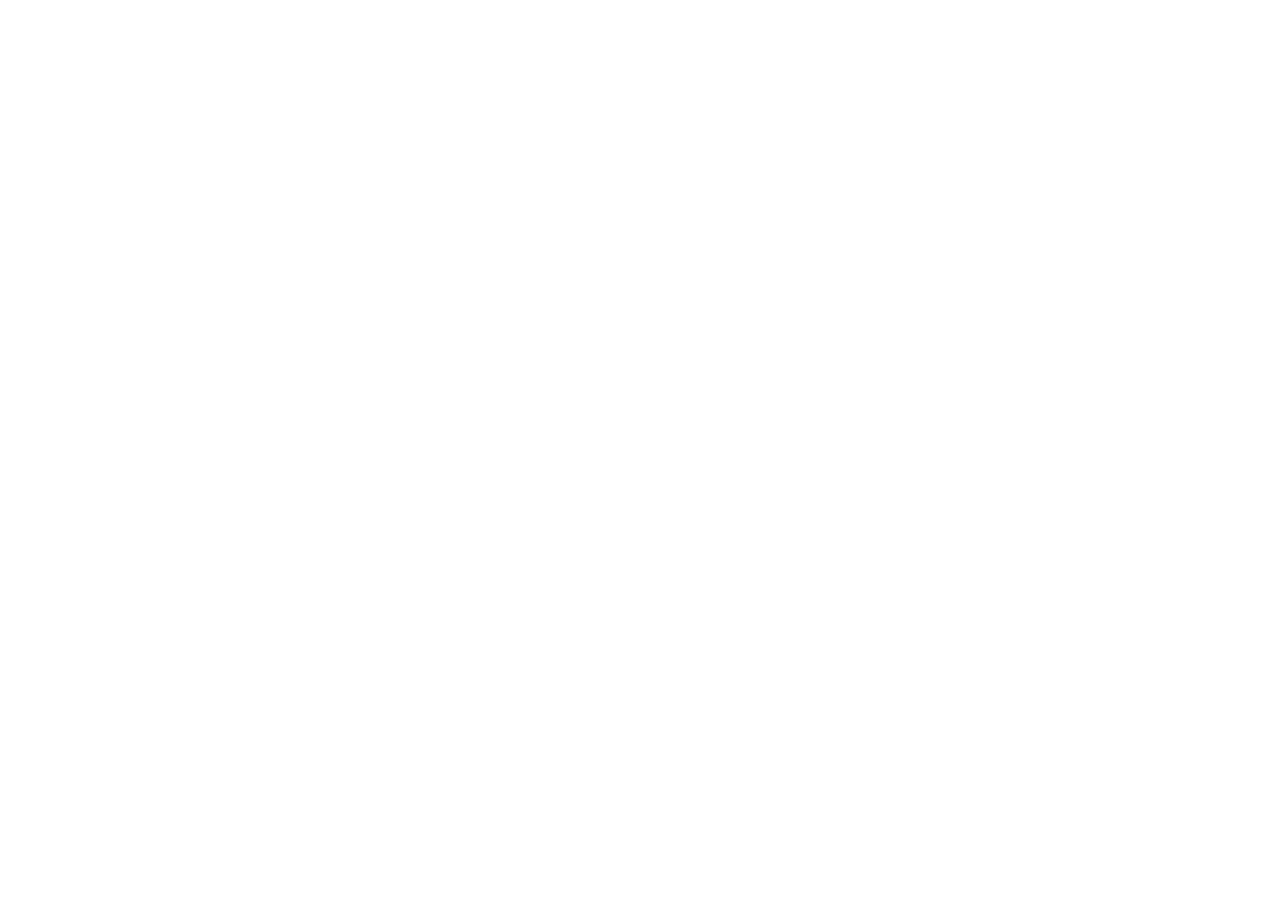
==== www/1.Dashboard/index.html @ cb9781a9 "init" ====
<!DOCTYPE html>
<html lang="en">
<head>
    <meta charset="UTF-8">
    <meta http-equiv="X-UA-Compatible" content="IE=edge">
    <meta name="viewport" content="width=device-width, initial-scale=1.0">
    <title>Dashboard EVN</title>
</head>
<body>
    
</body>
</html>
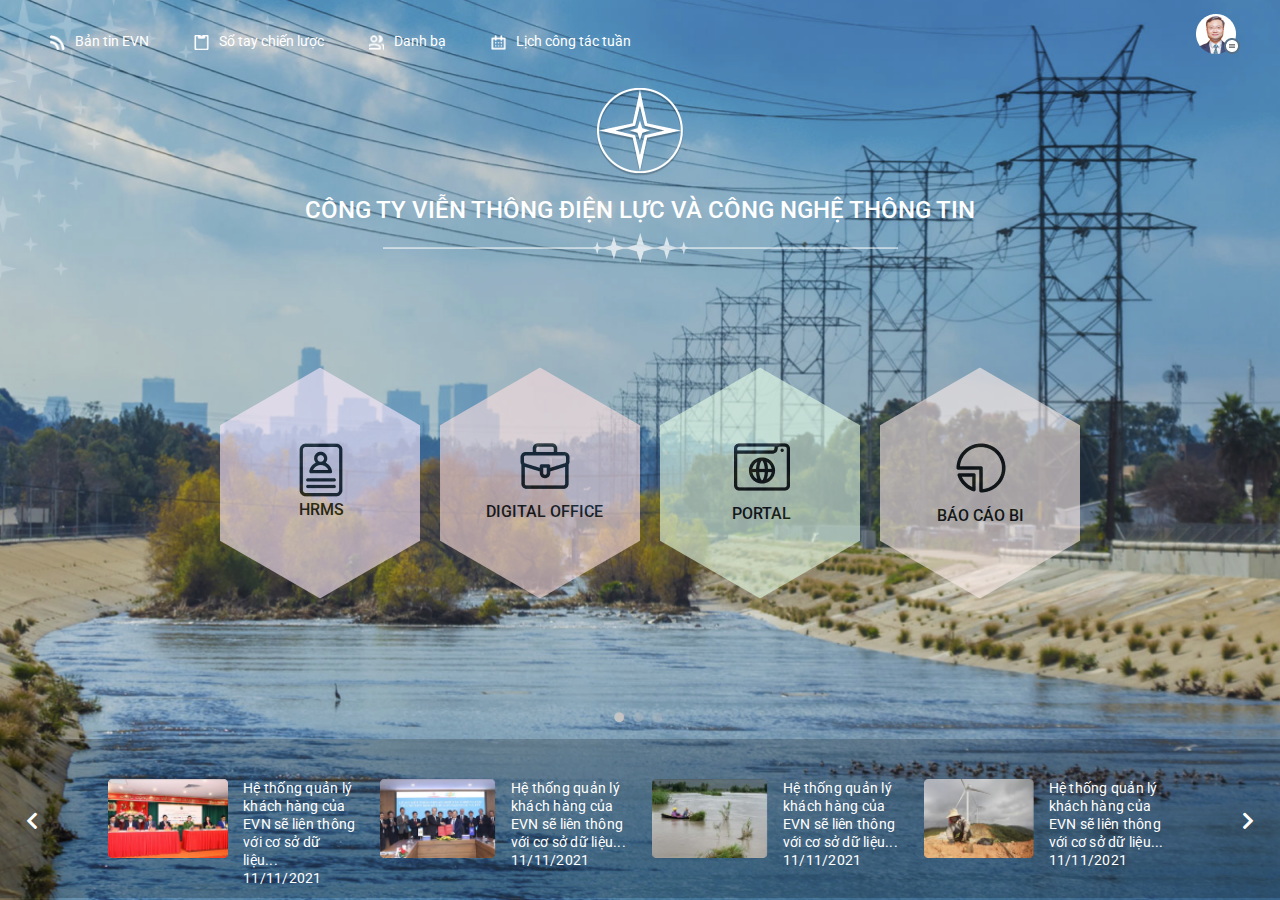
==== commit d2d97925: "update" ====
--- a/www/1.Dashboard/index.html
+++ b/www/1.Dashboard/index.html
@@ -1,12 +1,152 @@
 <!DOCTYPE html>
 <html lang="en">
-<head>
-    <meta charset="UTF-8">
-    <meta http-equiv="X-UA-Compatible" content="IE=edge">
-    <meta name="viewport" content="width=device-width, initial-scale=1.0">
+  <head>
+    <meta charset="UTF-8" />
+    <meta http-equiv="X-UA-Compatible" content="IE=edge" />
+    <meta name="viewport" content="width=device-width, initial-scale=1.0" />
     <title>Dashboard EVN</title>
-</head>
-<body>
-    
-</body>
-</html>+    <!-- Font Awesome -->
+    <link
+      rel="stylesheet"
+      href="https://use.fontawesome.com/releases/v5.15.2/css/all.css"
+    />
+    <!-- Google Fonts Roboto -->
+    <link
+      rel="stylesheet"
+      href="https://fonts.googleapis.com/css2?family=Roboto:wght@300;400;500;700;900&display=swap"
+    />
+    <link rel="stylesheet" type="text/css" href="./css/slick.css" />
+    <link rel="stylesheet" type="text/css" href="./css/slick-theme.css" />
+    <!-- MDB -->
+    <link rel="stylesheet" href="../MDB5/css/mdb.min.css" />
+    <!-- evnict css -->
+    <link rel="stylesheet" href="../MDB5/css/evnict.css" />
+    <!-- main css -->
+    <link rel="stylesheet" href="./css/index.css" />
+  </head>
+  <body>
+    <div class="backGroundDashBoard">
+      <div class="star"></div>
+      <div class="header">
+        <div class="right">
+          <p>
+            <img
+              src="../1.Dashboard/image/icon1.png"
+              class="icon1"
+              alt="wifi"
+            />Bản tin EVN
+          </p>
+          <p>
+            <img
+              src="../1.Dashboard/image/icon2.png"
+              class="icon1"
+              alt="sotay"
+            />Sổ tay chiến lược
+          </p>
+          <p>
+            <img
+              src="../1.Dashboard/image/icon3.png"
+              class="icon1"
+              alt="sotay"
+            />Danh bạ
+          </p>
+          <p>
+            <img
+              src="../1.Dashboard/image/icon4.png"
+              class="icon1"
+              alt="sotay"
+            />Lịch công tác tuần
+          </p>
+        </div>
+        <div class="left">
+          <img src="./image/avatar.png" alt="avatar" />
+        </div>
+      </div>
+      <div class="title">
+        <div class="logo">
+          <img src="./image/logoEVN.png" alt="logo" />
+        </div>
+        <h4>CÔNG TY VIỄN THÔNG ĐIỆN LỰC VÀ CÔNG NGHỆ THÔNG TIN</h4>
+        <div class="divider">
+          <img src="./image/divider.png" alt="divider" />
+        </div>
+      </div>
+      <div class="menu">
+        <div class="item1 opacity">
+          <div class="hexagon hexagon2">
+            <div class="hexagon-in1"><div class="hexagon-in2 color1"></div></div>
+          </div>
+          <div class="content1">
+            <img src="./image/icon5.png" alt="" />
+            <p>HRMS</p>
+          </div>
+        </div>
+        <div class="item2 opacity">
+          <div class="hexagon hexagon2">
+            <div class="hexagon-in1"><div class="hexagon-in2 color2"></div></div>
+          </div>
+          <div class="content2">
+            <img style="margin-bottom: 10px;" src="./image/icon6.png" alt="" />
+            <p>DIGITAL OFFICE</p>
+          </div>
+        </div>
+        <div class="item3 opacity">
+          <div class="hexagon hexagon2">
+            <div class="hexagon-in1"><div class="hexagon-in2 color3"></div></div>
+          </div>
+          <div class="content3">
+            <img style="margin-bottom: 10px;" src="./image/icon7.png" alt="" />
+            <p>PORTAL</p>
+          </div>
+        </div>
+        <div class="item4 opacity">
+          <div class="hexagon hexagon2">
+            <div class="hexagon-in1"><div class="hexagon-in2 color4"></div></div>
+          </div>
+          <div class="content4">
+            <img style="margin-bottom: 10px;" src="./image/icon8.png" alt="" />
+            <p>BÁO CÁO BI</p>
+          </div>
+        </div>
+      </div>
+      <div class="dots">
+        <i class="fa fa-circle"></i>
+        <i class="fa fa-circle"></i>
+        <i class="fa fa-circle"></i>
+      </div>
+      <div class="carousel">
+        <button class="next"><i class="fas fa-chevron-right"></i></button>
+        <button class="prev"><i class="fas fa-chevron-left"></i></button>
+        <div class="row">
+          <div class="col-3">
+            <img src="./image/event1.png" alt="">
+            <p>Hệ thống quản lý khách hàng của EVN sẽ liên thông với cơ sở dữ liệu... 
+              11/11/2021
+            </p>
+          </div>
+          <div class="col-3">
+            <img src="./image/event2.png" alt="">
+            <p>Hệ thống quản lý khách hàng của EVN sẽ liên thông với cơ sở dữ liệu... 
+              11/11/2021
+            </p>
+          </div>
+          <div class="col-3">
+            <img src="./image/event3.png" alt="">
+            <p>Hệ thống quản lý khách hàng của EVN sẽ liên thông với cơ sở dữ liệu... 
+              11/11/2021
+            </p>
+          </div>
+          <div class="col-3">
+            <img src="./image/event4.png" alt="">
+            <p>Hệ thống quản lý khách hàng của EVN sẽ liên thông với cơ sở dữ liệu... <br>
+              11/11/2021
+            </p>
+          </div>
+        </div>
+     </div>
+    </div>
+    <script type="text/javascript" src="../MDB5/js/mdb.min.js"></script>
+    <!-- Custom scripts -->
+    <script type="text/javascript"></script>
+  </body>
+</html>
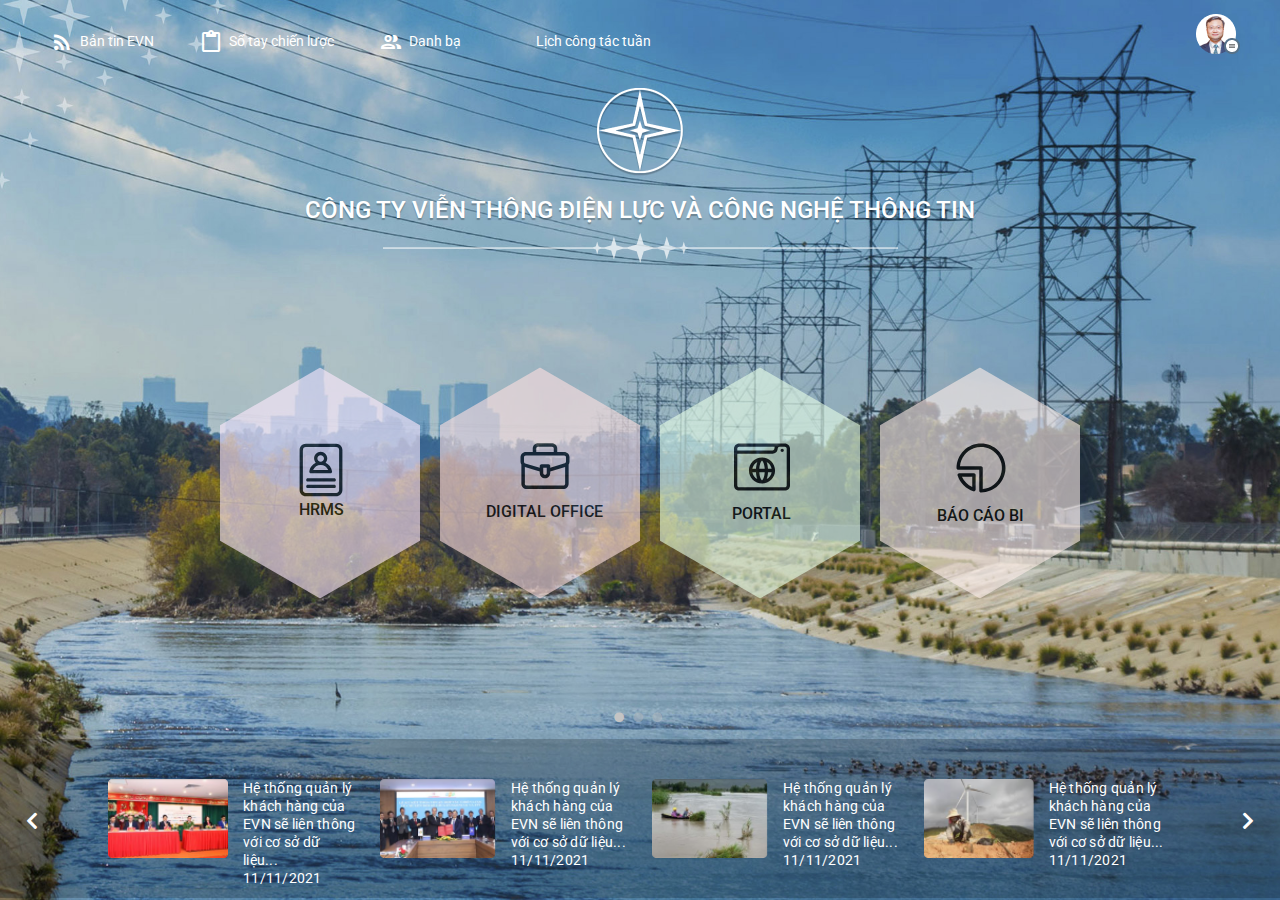
==== commit adbbf683: "update" ====
--- a/www/1.Dashboard/index.html
+++ b/www/1.Dashboard/index.html
@@ -1,152 +1,153 @@
 <!DOCTYPE html>
 <html lang="en">
-  <head>
-    <meta charset="UTF-8" />
-    <meta http-equiv="X-UA-Compatible" content="IE=edge" />
-    <meta name="viewport" content="width=device-width, initial-scale=1.0" />
-    <title>Dashboard EVN</title>
-    <!-- Font Awesome -->
-    <link
-      rel="stylesheet"
-      href="https://use.fontawesome.com/releases/v5.15.2/css/all.css"
-    />
-    <!-- Google Fonts Roboto -->
-    <link
-      rel="stylesheet"
-      href="https://fonts.googleapis.com/css2?family=Roboto:wght@300;400;500;700;900&display=swap"
-    />
-    <link rel="stylesheet" type="text/css" href="./css/slick.css" />
-    <link rel="stylesheet" type="text/css" href="./css/slick-theme.css" />
-    <!-- MDB -->
-    <link rel="stylesheet" href="../MDB5/css/mdb.min.css" />
-    <!-- evnict css -->
-    <link rel="stylesheet" href="../MDB5/css/evnict.css" />
-    <!-- main css -->
-    <link rel="stylesheet" href="./css/index.css" />
-  </head>
-  <body>
-    <div class="backGroundDashBoard">
-      <div class="star"></div>
-      <div class="header">
-        <div class="right">
-          <p>
-            <img
-              src="../1.Dashboard/image/icon1.png"
-              class="icon1"
-              alt="wifi"
-            />Bản tin EVN
-          </p>
-          <p>
-            <img
-              src="../1.Dashboard/image/icon2.png"
-              class="icon1"
-              alt="sotay"
-            />Sổ tay chiến lược
-          </p>
-          <p>
-            <img
-              src="../1.Dashboard/image/icon3.png"
-              class="icon1"
-              alt="sotay"
-            />Danh bạ
-          </p>
-          <p>
-            <img
-              src="../1.Dashboard/image/icon4.png"
-              class="icon1"
-              alt="sotay"
-            />Lịch công tác tuần
+
+<head>
+  <meta charset="UTF-8" />
+  <meta http-equiv="X-UA-Compatible" content="IE=edge" />
+  <meta name="viewport" content="width=device-width, initial-scale=1.0" />
+  <title>Dashboard EVN</title>
+  <!-- Font Awesome -->
+  <link rel="stylesheet" href="https://use.fontawesome.com/releases/v5.15.2/css/all.css" />
+  <!-- Google Fonts Roboto -->
+  <link rel="stylesheet" href="https://fonts.googleapis.com/css2?family=Roboto:wght@300;400;500;700;900&display=swap" />
+  <!-- Google Fonts Icons -->
+  <link
+    href="https://fonts.googleapis.com/css?family=Material+Icons|Material+Icons+Outlined|Material+Icons+Two+Tone|Material+Icons+Round|Material+Icons+Sharp"
+    rel="stylesheet">
+
+  <link rel="stylesheet" type="text/css" href="./css/slick.css" />
+  <link rel="stylesheet" type="text/css" href="./css/slick-theme.css" />
+  <!-- MDB -->
+  <link rel="stylesheet" href="../MDB5/css/mdb.min.css" />
+  <!-- evnict css -->
+  <link rel="stylesheet" href="../MDB5/css/evnict.css" />
+  <!-- main css -->
+  <link rel="stylesheet" href="./css/index.css" />
+</head>
+
+<body>
+  <div class="backGroundDashBoard">
+    <div class="header">
+      <div class="right">
+        <p>
+          <span class="material-icons icon1">
+            rss_feed
+          </span>Bản tin EVN
+        </p>
+        <p>
+          <span class="material-icons icon1">
+            content_paste
+          </span>Sổ tay chiến lược
+        </p>
+        <p>
+          <span class="material-icons-outlined icon1">
+            people
+          </span>Danh bạ
+        </p>
+        <p>
+          <span class="material-icons-outlined icon1">
+            calendar_month
+          </span>Lịch công tác tuần
+        </p>
+      </div>
+      <div class="left">
+        <img src="./image/avatar.png" alt="avatar" />
+      </div>
+    </div>
+    <div class="title">
+      <div class="logo">
+        <img src="./image/logoEVN.png" alt="logo" />
+      </div>
+      <h4>CÔNG TY VIỄN THÔNG ĐIỆN LỰC VÀ CÔNG NGHỆ THÔNG TIN</h4>
+      <div class="divider">
+        <img src="./image/divider.png" alt="divider" />
+      </div>
+    </div>
+    <div class="menu">
+      <a class="item1 opacity" href="../1.Dashboard/login.html">
+        <div class="hexagon hexagon2">
+          <div class="hexagon-in1">
+            <div class="hexagon-in2 color1"></div>
+          </div>
+        </div>
+        <div class="content1">
+          <img src="./image/icon5.svg" alt="" />
+          <p>HRMS</p>
+        </div>
+      </a>
+      <a class="item2 opacity" href="../1.Dashboard/login.html">
+        <div class="hexagon hexagon2">
+          <div class="hexagon-in1">
+            <div class="hexagon-in2 color2"></div>
+          </div>
+        </div>
+        <div class="content2">
+          <img style="margin-bottom: 10px;" src="./image/icon6.svg" alt="" />
+          <p>DIGITAL OFFICE</p>
+        </div>
+      </a>
+      <a class="item3 opacity" href="../1.Dashboard/login.html">
+        <div class="hexagon hexagon2">
+          <div class="hexagon-in1">
+            <div class="hexagon-in2 color3"></div>
+          </div>
+        </div>
+        <div class="content3">
+          <img style="margin-bottom: 10px;" src="./image/icon7.svg" alt="" />
+          <p>PORTAL</p>
+        </div>
+      </a>
+      <a class="item4 opacity" href="../1.Dashboard/login.html">
+        <div class="hexagon hexagon2">
+          <div class="hexagon-in1">
+            <div class="hexagon-in2 color4"></div>
+          </div>
+        </div>
+        <div class="content4">
+          <img style="margin-bottom: 10px;" src="./image/icon8.svg" alt="" />
+          <p>BÁO CÁO BI</p>
+        </div>
+      </a>
+    </div>
+    <div class="dots">
+      <i class="fa fa-circle"></i>
+      <i class="fa fa-circle"></i>
+      <i class="fa fa-circle"></i>
+    </div>
+    <div class="carousel">
+      <button class="next"><i class="fas fa-chevron-right"></i></button>
+      <button class="prev"><i class="fas fa-chevron-left"></i></button>
+      <div class="row">
+        <div class="col-3">
+          <img src="./image/event1.png" alt="">
+          <p>Hệ thống quản lý khách hàng của EVN sẽ liên thông với cơ sở dữ liệu...
+            11/11/2021
           </p>
         </div>
-        <div class="left">
-          <img src="./image/avatar.png" alt="avatar" />
+        <div class="col-3">
+          <img src="./image/event2.png" alt="">
+          <p>Hệ thống quản lý khách hàng của EVN sẽ liên thông với cơ sở dữ liệu...
+            11/11/2021
+          </p>
+        </div>
+        <div class="col-3">
+          <img src="./image/event3.png" alt="">
+          <p>Hệ thống quản lý khách hàng của EVN sẽ liên thông với cơ sở dữ liệu...
+            11/11/2021
+          </p>
+        </div>
+        <div class="col-3">
+          <img src="./image/event4.png" alt="">
+          <p>Hệ thống quản lý khách hàng của EVN sẽ liên thông với cơ sở dữ liệu... <br>
+            11/11/2021
+          </p>
         </div>
       </div>
-      <div class="title">
-        <div class="logo">
-          <img src="./image/logoEVN.png" alt="logo" />
-        </div>
-        <h4>CÔNG TY VIỄN THÔNG ĐIỆN LỰC VÀ CÔNG NGHỆ THÔNG TIN</h4>
-        <div class="divider">
-          <img src="./image/divider.png" alt="divider" />
-        </div>
-      </div>
-      <div class="menu">
-        <div class="item1 opacity">
-          <div class="hexagon hexagon2">
-            <div class="hexagon-in1"><div class="hexagon-in2 color1"></div></div>
-          </div>
-          <div class="content1">
-            <img src="./image/icon5.png" alt="" />
-            <p>HRMS</p>
-          </div>
-        </div>
-        <div class="item2 opacity">
-          <div class="hexagon hexagon2">
-            <div class="hexagon-in1"><div class="hexagon-in2 color2"></div></div>
-          </div>
-          <div class="content2">
-            <img style="margin-bottom: 10px;" src="./image/icon6.png" alt="" />
-            <p>DIGITAL OFFICE</p>
-          </div>
-        </div>
-        <div class="item3 opacity">
-          <div class="hexagon hexagon2">
-            <div class="hexagon-in1"><div class="hexagon-in2 color3"></div></div>
-          </div>
-          <div class="content3">
-            <img style="margin-bottom: 10px;" src="./image/icon7.png" alt="" />
-            <p>PORTAL</p>
-          </div>
-        </div>
-        <div class="item4 opacity">
-          <div class="hexagon hexagon2">
-            <div class="hexagon-in1"><div class="hexagon-in2 color4"></div></div>
-          </div>
-          <div class="content4">
-            <img style="margin-bottom: 10px;" src="./image/icon8.png" alt="" />
-            <p>BÁO CÁO BI</p>
-          </div>
-        </div>
-      </div>
-      <div class="dots">
-        <i class="fa fa-circle"></i>
-        <i class="fa fa-circle"></i>
-        <i class="fa fa-circle"></i>
-      </div>
-      <div class="carousel">
-        <button class="next"><i class="fas fa-chevron-right"></i></button>
-        <button class="prev"><i class="fas fa-chevron-left"></i></button>
-        <div class="row">
-          <div class="col-3">
-            <img src="./image/event1.png" alt="">
-            <p>Hệ thống quản lý khách hàng của EVN sẽ liên thông với cơ sở dữ liệu... 
-              11/11/2021
-            </p>
-          </div>
-          <div class="col-3">
-            <img src="./image/event2.png" alt="">
-            <p>Hệ thống quản lý khách hàng của EVN sẽ liên thông với cơ sở dữ liệu... 
-              11/11/2021
-            </p>
-          </div>
-          <div class="col-3">
-            <img src="./image/event3.png" alt="">
-            <p>Hệ thống quản lý khách hàng của EVN sẽ liên thông với cơ sở dữ liệu... 
-              11/11/2021
-            </p>
-          </div>
-          <div class="col-3">
-            <img src="./image/event4.png" alt="">
-            <p>Hệ thống quản lý khách hàng của EVN sẽ liên thông với cơ sở dữ liệu... <br>
-              11/11/2021
-            </p>
-          </div>
-        </div>
-     </div>
     </div>
-    <script type="text/javascript" src="../MDB5/js/mdb.min.js"></script>
-    <!-- Custom scripts -->
-    <script type="text/javascript"></script>
-  </body>
-</html>
+  </div>
+  <script type="text/javascript" src="../MDB5/js/mdb.min.js"></script>
+  <!-- Custom scripts -->
+  <script type="text/javascript"></script>
+</body>
+
+</html>--- a/www/1.Dashboard/css/index.css
+++ b/www/1.Dashboard/css/index.css
@@ -15,25 +15,13 @@
 
 /* DASH BOARD */
 .backGroundDashBoard {
-  background-image: url(../image/background1.png);
+  background-image: url(../image/background1.jpg);
   background-repeat: no-repeat;
   background-position: center center;
   background-size: cover;
   width: 100%;
   height: 100%;
   position: relative;
-}
-.backGroundDashBoard .star {
-  position: absolute;
-  top: 0;
-  left: 0;
-  background-image: url(../image/stars.png);
-  background-repeat: no-repeat;
-  background-position: center center;
-  background-size: cover;
-  width: 300px;
-  height: 300px;
-  z-index: 0;
 }
 .backGroundDashBoard .header {
   display: flex;
@@ -52,12 +40,12 @@
   color: #ffffff;
   margin-right: 45px;
   font-size: 14px;
+  display: flex;
 }
 .backGroundDashBoard .header .right .icon1 {
-  object-fit: cover;
   width: 15px;
   height: 15px;
-  margin-right: 10px;
+  margin-right: 15px;
 }
 .backGroundDashBoard .title .logo {
   text-align: center;
@@ -66,10 +54,12 @@
 .backGroundDashBoard .title h4 {
   text-align: center;
   color: white;
+  text-shadow: 0px 2px 1px rgba(0, 0, 0, 0.25); 
 }
 .backGroundDashBoard .title .divider {
   text-align: center;
 }
+
 .backGroundDashBoard .menu {
   margin-top: 100px;
   display: flex;
@@ -128,6 +118,7 @@
 }
 .backGroundDashBoard .menu .opacity{
   opacity: 0.6;
+  color: #000;
 }
 .backGroundDashBoard .menu .opacity:hover{
   opacity: 1;
@@ -231,14 +222,9 @@
   position: relative;
   width: 100%;
   height: 100%;
-  background: url(../image/background2.png) no-repeat center center;
+  background: url(../image/background2.jpg) no-repeat center center;
   background-size: cover;
-}
-.backgroundLogin::before {
-  content: url(../image/stars.png);
-  position: absolute;
-  top: 0;
-  left: 0;
+  
 }
 .loginContent {
   position: absolute;
@@ -261,7 +247,11 @@
   margin-bottom: 23px;
 }
 .logo {
-  margin-bottom: 16px;
+  margin-bottom: 14px;
+}
+.logoEVN h4{
+  text-shadow: 0px 2px 1px rgba(0, 0, 0, 0.25);
+  color: #fff;
 }
 
 /* Customize input */
@@ -277,7 +267,7 @@
   background-color: #fff;
   margin-bottom: 24px;
 }
-.inputAccount i {
+.inputAccount .icon {
   position: absolute;
   left: 23px;
   top: 50%;
@@ -317,6 +307,7 @@
   padding-left: 54px;
   height: 100%;
   padding-top: 22px;
+  color: #000;
 }
 
 .loginContent .btn {
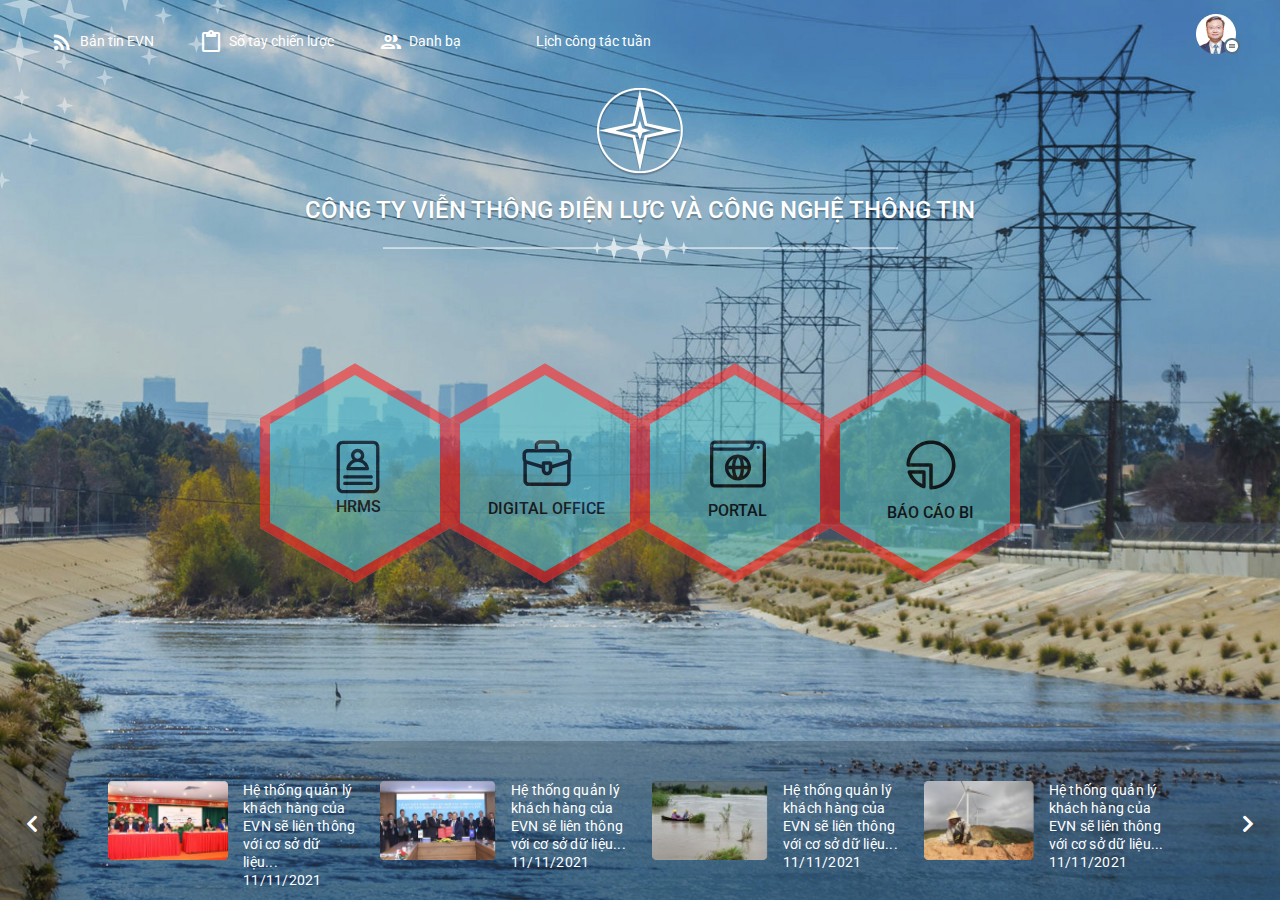
==== commit f63e2b26: "update" ====
--- a/www/1.Dashboard/index.html
+++ b/www/1.Dashboard/index.html
@@ -65,10 +65,7 @@
     </div>
     <div class="menu">
       <a class="item1 opacity" href="../1.Dashboard/login.html">
-        <div class="hexagon hexagon2">
-          <div class="hexagon-in1">
-            <div class="hexagon-in2 color1"></div>
-          </div>
+        <div class="hexagon"> 
         </div>
         <div class="content1">
           <img src="./image/icon5.svg" alt="" />
@@ -76,10 +73,7 @@
         </div>
       </a>
       <a class="item2 opacity" href="../1.Dashboard/login.html">
-        <div class="hexagon hexagon2">
-          <div class="hexagon-in1">
-            <div class="hexagon-in2 color2"></div>
-          </div>
+        <div class="hexagon"> 
         </div>
         <div class="content2">
           <img style="margin-bottom: 10px;" src="./image/icon6.svg" alt="" />
@@ -87,10 +81,7 @@
         </div>
       </a>
       <a class="item3 opacity" href="../1.Dashboard/login.html">
-        <div class="hexagon hexagon2">
-          <div class="hexagon-in1">
-            <div class="hexagon-in2 color3"></div>
-          </div>
+        <div class="hexagon"> 
         </div>
         <div class="content3">
           <img style="margin-bottom: 10px;" src="./image/icon7.svg" alt="" />
@@ -98,21 +89,13 @@
         </div>
       </a>
       <a class="item4 opacity" href="../1.Dashboard/login.html">
-        <div class="hexagon hexagon2">
-          <div class="hexagon-in1">
-            <div class="hexagon-in2 color4"></div>
-          </div>
+        <div class="hexagon"> 
         </div>
         <div class="content4">
           <img style="margin-bottom: 10px;" src="./image/icon8.svg" alt="" />
           <p>BÁO CÁO BI</p>
         </div>
       </a>
-    </div>
-    <div class="dots">
-      <i class="fa fa-circle"></i>
-      <i class="fa fa-circle"></i>
-      <i class="fa fa-circle"></i>
     </div>
     <div class="carousel">
       <button class="next"><i class="fas fa-chevron-right"></i></button>
--- a/www/1.Dashboard/css/index.css
+++ b/www/1.Dashboard/css/index.css
@@ -66,56 +66,7 @@
   justify-content: center;
   margin-bottom: 20px;
 }
-.backGroundDashBoard .menu .hexagon {
-  overflow: hidden;
-  visibility: hidden;
-  -webkit-transform: rotate(120deg);
-  -moz-transform: rotate(120deg);
-  -o-transform: rotate(120deg);
-  transform: rotate(120deg);
-  cursor: pointer;
-}
-
-.backGroundDashBoard .menu .hexagon-in1 {
-  overflow: hidden;
-  width: 100%;
-  height: 100%;
-  -webkit-transform: rotate(-60deg);
-  -moz-transform: rotate(-60deg);
-  -o-transform: rotate(-60deg);
-  transform: rotate(-60deg);
-}
-
-.backGroundDashBoard .menu .hexagon-in2 {
-  width: 100%;
-  height: 100%;
-  background-repeat: no-repeat;
-  background-position: 50%;
-  visibility: visible;
-  -webkit-transform: rotate(-60deg);
-  -moz-transform: rotate(-60deg);
-  -o-transform: rotate(-60deg);
-  transform: rotate(-60deg);
-  background: rgba(0, 0, 0, 0.5);
-  text-align: center;
-  z-index: 1;
-}
-.backGroundDashBoard .menu .color1 {
-  background: #ffebff;
-  /* backdrop-filter: blur(15px); */
-}
-.backGroundDashBoard .menu .color2 {
-  background: #ffe1e1;
-  /* backdrop-filter: blur(15px); */
-}
-.backGroundDashBoard .menu .color3 {
-  background: #e7ffe8;
-  /* backdrop-filter: blur(15px); */
-}
-.backGroundDashBoard .menu .color4 {
-  background: #ffefeb;
-  /* backdrop-filter: blur(15px); */
-}
+
 .backGroundDashBoard .menu .opacity{
   opacity: 0.6;
   color: #000;
@@ -123,11 +74,7 @@
 .backGroundDashBoard .menu .opacity:hover{
   opacity: 1;
 }
-.backGroundDashBoard .menu .hexagon2 {
-  width: 200px;
-  height: 400px;
-  margin: -80px 0 0 20px;
-}
+
 .backGroundDashBoard .menu .item1,
 .backGroundDashBoard .menu .item2,
 .backGroundDashBoard .menu .item3,
@@ -139,27 +86,31 @@
 
 .backGroundDashBoard .menu .content1 {
   position: absolute;
-  top: 25%;
-  left: 45%;
+  top: 35%;
+  left: 40%;
+  z-index: 999;
 }
 
 .backGroundDashBoard .menu .content2 {
   text-align: center;
   position: absolute;
-  top: 25%;
+  top: 35%;
+  left: 20%;
+  z-index: 999;
+}
+.backGroundDashBoard .menu .content3 {
+  text-align: center;
+  position: absolute;
+  top: 35%;
+  left: 36%;
+  z-index: 999;
+}
+.backGroundDashBoard .menu .content4 {
+  text-align: center;
+  position: absolute;
+  top: 35%;
   left: 30%;
-}
-.backGroundDashBoard .menu .content3 {
-  text-align: center;
-  position: absolute;
-  top: 25%;
-  left: 42%;
-}
-.backGroundDashBoard .menu .content4 {
-  text-align: center;
-  position: absolute;
-  top: 25%;
-  left: 35%;
+  z-index: 999;
 }
 .backGroundDashBoard .menu p {
   font-weight: 500;
@@ -178,7 +129,8 @@
 }
 .backGroundDashBoard .carousel {
   background: rgba(0, 0, 0, 0.2);
-  position: relative;
+  position: absolute;
+  bottom: 0;
 }
 .backGroundDashBoard .carousel .row {
   width: 85%;
@@ -215,7 +167,41 @@
   top: 45%;
   left: 2%;
 }
-
+.hexagon {
+  position: relative;
+  width: 190px;
+  height: 109.70px;
+  background-color: #64C7CC;
+  margin: 54.85px 0;
+  border-left: solid 10px #ff2828;
+  border-right: solid 10px #ff2828;
+}
+.hexagon:before,
+.hexagon:after {
+  content: "";
+  position: absolute;
+  z-index: 1;
+  width: 134.35px;
+  height: 134.35px;
+  -webkit-transform: scaleY(0.5774) rotate(-45deg);
+  -ms-transform: scaleY(0.5774) rotate(-45deg);
+  transform: scaleY(0.5774) rotate(-45deg);
+  background-color: inherit;
+  left: 17.8249px;
+}
+.hexagon:before {
+  top: -67.1751px;
+  border-top: solid 14.1421px #ff2828;
+  border-right: solid 14.1421px #ff2828;
+}
+.hexagon:after {
+  bottom: -67.1751px;
+  border-bottom: solid 14.1421px #ff2828;
+  border-left: solid 14.1421px #ff2828;
+}
+*,*:before,*:after {
+  box-sizing:border-box;
+}
 /* LOGIN CSS */
 
 .backgroundLogin {
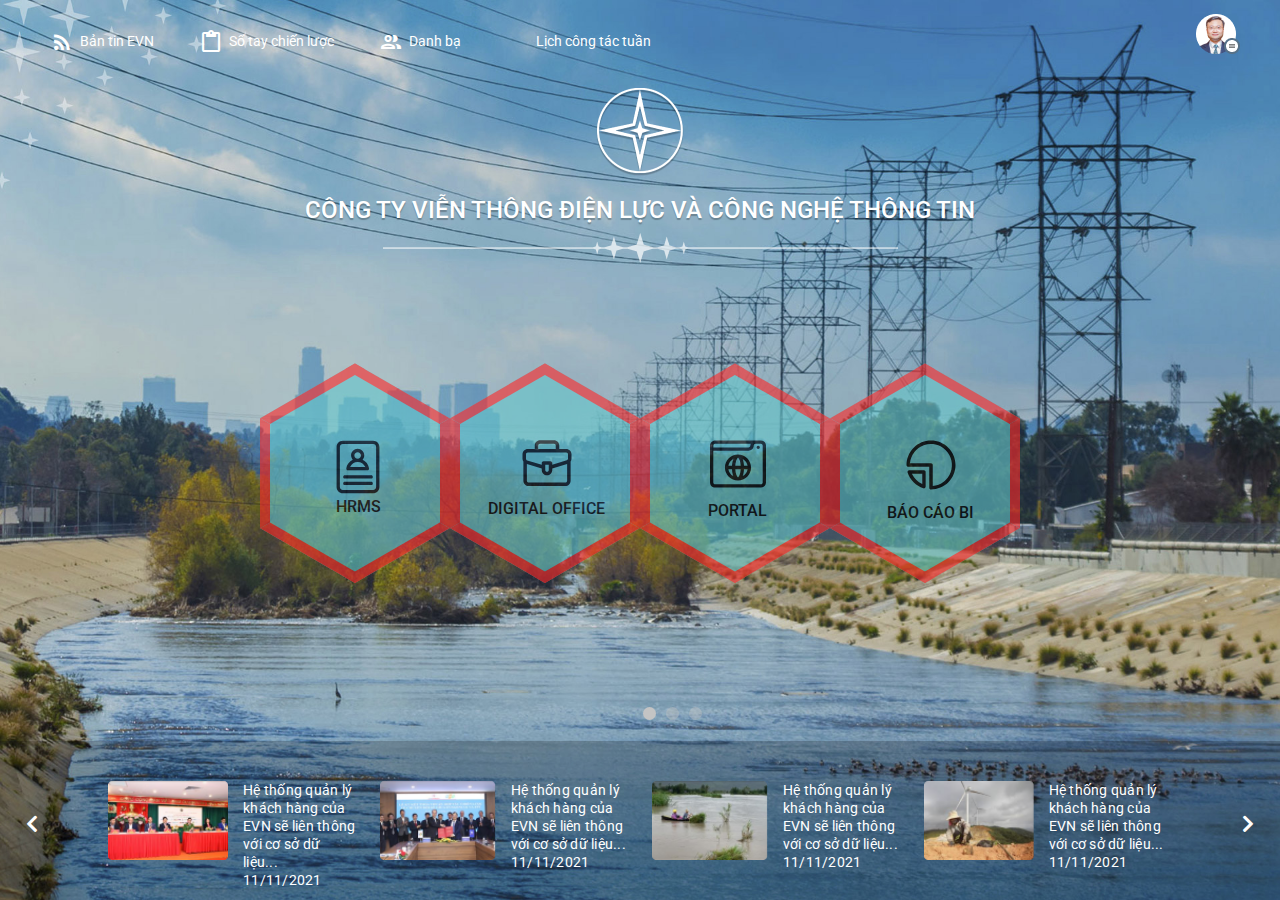
==== commit 07517e85: "update" ====
--- a/www/1.Dashboard/index.html
+++ b/www/1.Dashboard/index.html
@@ -97,40 +97,151 @@
         </div>
       </a>
     </div>
-    <div class="carousel">
-      <button class="next"><i class="fas fa-chevron-right"></i></button>
-      <button class="prev"><i class="fas fa-chevron-left"></i></button>
-      <div class="row">
-        <div class="col-3">
-          <img src="./image/event1.png" alt="">
-          <p>Hệ thống quản lý khách hàng của EVN sẽ liên thông với cơ sở dữ liệu...
-            11/11/2021
-          </p>
-        </div>
-        <div class="col-3">
-          <img src="./image/event2.png" alt="">
-          <p>Hệ thống quản lý khách hàng của EVN sẽ liên thông với cơ sở dữ liệu...
-            11/11/2021
-          </p>
-        </div>
-        <div class="col-3">
-          <img src="./image/event3.png" alt="">
-          <p>Hệ thống quản lý khách hàng của EVN sẽ liên thông với cơ sở dữ liệu...
-            11/11/2021
-          </p>
-        </div>
-        <div class="col-3">
-          <img src="./image/event4.png" alt="">
-          <p>Hệ thống quản lý khách hàng của EVN sẽ liên thông với cơ sở dữ liệu... <br>
-            11/11/2021
-          </p>
-        </div>
-      </div>
-    </div>
+    <div class="slideshow-container">
+
+      <!-- Full-width images with number and caption text -->
+      <div class="mySlides">
+        <div class="carousel">
+          <button class="next"><i class="fas fa-chevron-right"></i></button>
+          <button class="prev"><i class="fas fa-chevron-left"></i></button>
+          <div class="row">
+            <div class="col-3">
+              <img src="./image/event1.png" alt="">
+              <p>Hệ thống quản lý khách hàng của EVN sẽ liên thông với cơ sở dữ liệu...
+                11/11/2021
+              </p>
+            </div>
+            <div class="col-3">
+              <img src="./image/event2.png" alt="">
+              <p>Hệ thống quản lý khách hàng của EVN sẽ liên thông với cơ sở dữ liệu...
+                11/11/2021
+              </p>
+            </div>
+            <div class="col-3">
+              <img src="./image/event3.png" alt="">
+              <p>Hệ thống quản lý khách hàng của EVN sẽ liên thông với cơ sở dữ liệu...
+                11/11/2021
+              </p>
+            </div>
+            <div class="col-3">
+              <img src="./image/event4.png" alt="">
+              <p>Hệ thống quản lý khách hàng của EVN sẽ liên thông với cơ sở dữ liệu... <br>
+                11/11/2021
+              </p>
+            </div>
+          </div>
+        </div>
+      </div>
+    
+      <div class="mySlides">
+        <div class="carousel">
+          <button class="next"><i class="fas fa-chevron-right"></i></button>
+          <button class="prev"><i class="fas fa-chevron-left"></i></button>
+          <div class="row">
+            <div class="col-3">
+              <img src="./image/event1.png" alt="">
+              <p>Hệ thống quản lý khách hàng của EVN sẽ liên thông với cơ sở dữ liệu...
+                11/11/2021
+              </p>
+            </div>
+            <div class="col-3">
+              <img src="./image/event2.png" alt="">
+              <p>Hệ thống quản lý khách hàng của EVN sẽ liên thông với cơ sở dữ liệu...
+                11/11/2021
+              </p>
+            </div>
+            <div class="col-3">
+              <img src="./image/event3.png" alt="">
+              <p>Hệ thống quản lý khách hàng của EVN sẽ liên thông với cơ sở dữ liệu...
+                11/11/2021
+              </p>
+            </div>
+            <div class="col-3">
+              <img src="./image/event4.png" alt="">
+              <p>Hệ thống quản lý khách hàng của EVN sẽ liên thông với cơ sở dữ liệu... <br>
+                11/11/2021
+              </p>
+            </div>
+          </div>
+        </div>
+      </div>
+    
+      <div class="mySlides">
+        <div class="carousel">
+          <button class="next"><i class="fas fa-chevron-right"></i></button>
+          <button class="prev"><i class="fas fa-chevron-left"></i></button>
+          <div class="row">
+            <div class="col-3">
+              <img src="./image/event1.png" alt="">
+              <p>Hệ thống quản lý khách hàng của EVN sẽ liên thông với cơ sở dữ liệu...
+                11/11/2021
+              </p>
+            </div>
+            <div class="col-3">
+              <img src="./image/event2.png" alt="">
+              <p>Hệ thống quản lý khách hàng của EVN sẽ liên thông với cơ sở dữ liệu...
+                11/11/2021
+              </p>
+            </div>
+            <div class="col-3">
+              <img src="./image/event3.png" alt="">
+              <p>Hệ thống quản lý khách hàng của EVN sẽ liên thông với cơ sở dữ liệu...
+                11/11/2021
+              </p>
+            </div>
+            <div class="col-3">
+              <img src="./image/event4.png" alt="">
+              <p>Hệ thống quản lý khách hàng của EVN sẽ liên thông với cơ sở dữ liệu... <br>
+                11/11/2021
+              </p>
+            </div>
+          </div>
+        </div>
+      </div>
+    
+      <!-- Next and previous buttons -->
+    </div>
+    <br>
+    
+    <!-- The dots/circles -->
+    <div class="dot_slide" style="text-align:center">
+      <span class="dot" onclick="currentSlide(1)"></span>
+      <span class="dot" onclick="currentSlide(2)"></span>
+      <span class="dot" onclick="currentSlide(3)"></span>
+    </div>
+    
   </div>
   <script type="text/javascript" src="../MDB5/js/mdb.min.js"></script>
   <!-- Custom scripts -->
-  <script type="text/javascript"></script>
+  <script type="text/javascript">
+  var slideIndex = 1;
+showSlides(slideIndex);
+
+// Next/previous controls
+function plusSlides(n) {
+  showSlides(slideIndex += n);
+}
+
+// Thumbnail image controls
+function currentSlide(n) {
+  showSlides(slideIndex = n);
+}
+
+function showSlides(n) {
+  var i;
+  var slides = document.getElementsByClassName("mySlides");
+  var dots = document.getElementsByClassName("dot");
+  if (n > slides.length) {slideIndex = 1}
+  if (n < 1) {slideIndex = slides.length}
+  for (i = 0; i < slides.length; i++) {
+      slides[i].style.display = "none";
+  }
+  for (i = 0; i < dots.length; i++) {
+      dots[i].className = dots[i].className.replace(" active", "");
+  }
+  slides[slideIndex-1].style.display = "block";
+  dots[slideIndex-1].className += " active";
+}</script>
 </body>
 
 </html>--- a/www/1.Dashboard/css/index.css
+++ b/www/1.Dashboard/css/index.css
@@ -201,6 +201,77 @@
 }
 *,*:before,*:after {
   box-sizing:border-box;
+}
+.slideshow-container {
+  width: 100%;
+  position: absolute;
+  bottom: 0;
+}
+
+/* Hide the images by default */
+.mySlides {
+  display: none;
+}
+
+/* Next & previous buttons */
+
+/* Caption text */
+.text {
+  color: #f2f2f2;
+  font-size: 15px;
+  padding: 8px 12px;
+  position: absolute;
+  bottom: 8px;
+  width: 100%;
+  text-align: center;
+}
+
+/* Number text (1/3 etc) */
+.numbertext {
+  color: #f2f2f2;
+  font-size: 12px;
+  padding: 8px 12px;
+  position: absolute;
+  top: 0;
+}
+
+/* The dots/bullets/indicators */
+.dot {
+  cursor: pointer;
+  height: 13px;
+  width: 13px;
+  margin: 0 3px;
+  background: rgba(196, 196, 196, 0.4);
+  border-radius: 50%;
+  display: inline-block;
+  transition: background-color 0.6s ease;
+  
+}
+.dot_slide{
+  position: absolute;
+  top: 78%;
+  left: 50%;
+}
+.active, .dot:hover {
+  background: #C4C4C4;
+}
+
+/* Fading animation */
+.fade {
+  -webkit-animation-name: fade;
+  -webkit-animation-duration: 1.5s;
+  animation-name: fade;
+  animation-duration: 1.5s;
+}
+
+@-webkit-keyframes fade {
+  from {opacity: .4}
+  to {opacity: 4}
+}
+
+@keyframes fade {
+  from {opacity: .4}
+  to {opacity: 4}
 }
 /* LOGIN CSS */
 
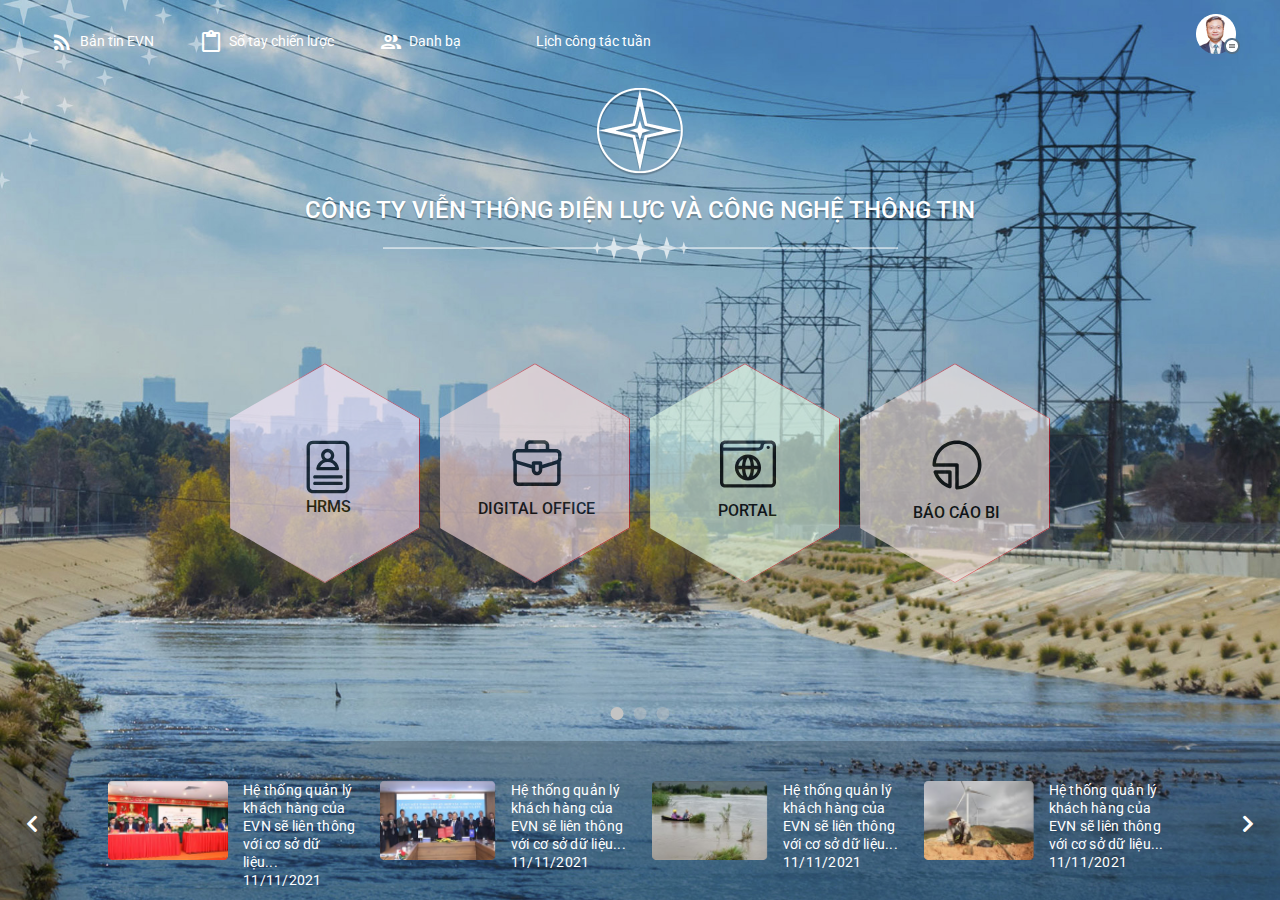
==== commit bb1d8232: "update" ====
--- a/www/1.Dashboard/index.html
+++ b/www/1.Dashboard/index.html
@@ -65,7 +65,7 @@
     </div>
     <div class="menu">
       <a class="item1 opacity" href="../1.Dashboard/login.html">
-        <div class="hexagon"> 
+        <div class="hexagon hex1"> 
         </div>
         <div class="content1">
           <img src="./image/icon5.svg" alt="" />
@@ -73,7 +73,7 @@
         </div>
       </a>
       <a class="item2 opacity" href="../1.Dashboard/login.html">
-        <div class="hexagon"> 
+        <div class="hexagon hex2"> 
         </div>
         <div class="content2">
           <img style="margin-bottom: 10px;" src="./image/icon6.svg" alt="" />
@@ -81,7 +81,7 @@
         </div>
       </a>
       <a class="item3 opacity" href="../1.Dashboard/login.html">
-        <div class="hexagon"> 
+        <div class="hexagon hex3"> 
         </div>
         <div class="content3">
           <img style="margin-bottom: 10px;" src="./image/icon7.svg" alt="" />
@@ -89,7 +89,7 @@
         </div>
       </a>
       <a class="item4 opacity" href="../1.Dashboard/login.html">
-        <div class="hexagon"> 
+        <div class="hexagon hex4"> 
         </div>
         <div class="content4">
           <img style="margin-bottom: 10px;" src="./image/icon8.svg" alt="" />
@@ -139,13 +139,13 @@
           <button class="prev"><i class="fas fa-chevron-left"></i></button>
           <div class="row">
             <div class="col-3">
+              <img src="./image/event2.png" alt="">
+              <p>Hệ thống quản lý khách hàng của EVN sẽ liên thông với cơ sở dữ liệu...
+                11/11/2021
+              </p>
+            </div>
+            <div class="col-3">
               <img src="./image/event1.png" alt="">
-              <p>Hệ thống quản lý khách hàng của EVN sẽ liên thông với cơ sở dữ liệu...
-                11/11/2021
-              </p>
-            </div>
-            <div class="col-3">
-              <img src="./image/event2.png" alt="">
               <p>Hệ thống quản lý khách hàng của EVN sẽ liên thông với cơ sở dữ liệu...
                 11/11/2021
               </p>
@@ -178,13 +178,13 @@
               </p>
             </div>
             <div class="col-3">
+              <img src="./image/event3.png" alt="">
+              <p>Hệ thống quản lý khách hàng của EVN sẽ liên thông với cơ sở dữ liệu...
+                11/11/2021
+              </p>
+            </div>
+            <div class="col-3">
               <img src="./image/event2.png" alt="">
-              <p>Hệ thống quản lý khách hàng của EVN sẽ liên thông với cơ sở dữ liệu...
-                11/11/2021
-              </p>
-            </div>
-            <div class="col-3">
-              <img src="./image/event3.png" alt="">
               <p>Hệ thống quản lý khách hàng của EVN sẽ liên thông với cơ sở dữ liệu...
                 11/11/2021
               </p>
--- a/www/1.Dashboard/css/index.css
+++ b/www/1.Dashboard/css/index.css
@@ -9,8 +9,7 @@
   font-family: "Roboto", sans-serif;
   font-size: 16px;
   color: #000;
-  /* width: 1440px; */
-  height: 900px;
+  height: 100vh;
 }
 
 /* DASH BOARD */
@@ -54,7 +53,7 @@
 .backGroundDashBoard .title h4 {
   text-align: center;
   color: white;
-  text-shadow: 0px 2px 1px rgba(0, 0, 0, 0.25); 
+  text-shadow: 0px 2px 1px rgba(0, 0, 0, 0.25);
 }
 .backGroundDashBoard .title .divider {
   text-align: center;
@@ -67,11 +66,12 @@
   margin-bottom: 20px;
 }
 
-.backGroundDashBoard .menu .opacity{
+.backGroundDashBoard .menu .opacity {
   opacity: 0.6;
   color: #000;
-}
-.backGroundDashBoard .menu .opacity:hover{
+  margin: 0 10px;
+}
+.backGroundDashBoard .menu .opacity:hover {
   opacity: 1;
 }
 
@@ -82,8 +82,6 @@
   position: relative;
 }
 
-
-
 .backGroundDashBoard .menu .content1 {
   position: absolute;
   top: 35%;
@@ -109,7 +107,7 @@
   text-align: center;
   position: absolute;
   top: 35%;
-  left: 30%;
+  left: 28%;
   z-index: 999;
 }
 .backGroundDashBoard .menu p {
@@ -157,6 +155,7 @@
 .backGroundDashBoard .carousel button i {
   font-size: 1.2rem;
 }
+
 .backGroundDashBoard .carousel .next {
   position: absolute;
   top: 45%;
@@ -170,11 +169,39 @@
 .hexagon {
   position: relative;
   width: 190px;
-  height: 109.70px;
-  background-color: #64C7CC;
+  height: 109.7px;
+  background-color: #64c7cc;
   margin: 54.85px 0;
-  border-left: solid 10px #ff2828;
-  border-right: solid 10px #ff2828;
+  border-left: 1px solid transparent;
+  border-right: 1px solid transparent;
+  -moz-border-image: -moz-linear-gradient(
+    304.51deg,
+    #d81221 46.25%,
+    rgba(216, 18, 33, 0) 77.86%
+  );
+  -webkit-border-image: -webkit-linear-gradient(
+    304.51deg,
+    #d81221 46.25%,
+    rgba(216, 18, 33, 0) 77.86%
+  );
+  border-image-source: linear-gradient(
+    304.51deg,
+    #d81221 46.25%,
+    rgba(216, 18, 33, 0) 77.86%
+  );
+  border-image-slice: 1;
+}
+.menu .hex1 {
+  background: #FFEBFF;
+}
+.menu .hex2 {
+  background: #FFE1E1;
+}
+.menu .hex3 {
+  background: #E7FFE8;
+}
+.menu .hex4 {
+  background: #FFEFEB;
 }
 .hexagon:before,
 .hexagon:after {
@@ -187,20 +214,55 @@
   -ms-transform: scaleY(0.5774) rotate(-45deg);
   transform: scaleY(0.5774) rotate(-45deg);
   background-color: inherit;
-  left: 17.8249px;
+  left: 26.8249px;
 }
 .hexagon:before {
   top: -67.1751px;
-  border-top: solid 14.1421px #ff2828;
-  border-right: solid 14.1421px #ff2828;
+  border-top: 1px solid;
+  border-right: 1px solid;
+
+  -moz-border-image: -moz-linear-gradient(
+    304.51deg,
+    #d81221 46.25%,
+    rgba(216, 18, 33, 0) 77.86%
+  );
+  -webkit-border-image: -webkit-linear-gradient(
+    304.51deg,
+    #d81221 46.25%,
+    rgba(216, 18, 33, 0) 77.86%
+  );
+  border-image-source: linear-gradient(
+    304.51deg,
+    #d81221 46.25%,
+    rgba(216, 18, 33, 0) 77.86%
+  );
+  border-image-slice: 1;
 }
 .hexagon:after {
   bottom: -67.1751px;
-  border-bottom: solid 14.1421px #ff2828;
-  border-left: solid 14.1421px #ff2828;
-}
-*,*:before,*:after {
-  box-sizing:border-box;
+  border-bottom: 1px solid;
+  border-left: 1px solid;
+  -moz-border-image: -moz-linear-gradient(
+    304.51deg,
+    #d81221 46.25%,
+    rgba(216, 18, 33, 0) 77.86%
+  );
+  -webkit-border-image: -webkit-linear-gradient(
+    304.51deg,
+    #d81221 46.25%,
+    rgba(216, 18, 33, 0) 77.86%
+  );
+  border-image-source: linear-gradient(
+    304.51deg,
+    #d81221 46.25%,
+    rgba(216, 18, 33, 0) 77.86%
+  );
+  border-image-slice: 1;
+}
+*,
+*:before,
+*:after {
+  box-sizing: border-box;
 }
 .slideshow-container {
   width: 100%;
@@ -245,15 +307,16 @@
   border-radius: 50%;
   display: inline-block;
   transition: background-color 0.6s ease;
-  
-}
-.dot_slide{
+}
+.dot_slide {
   position: absolute;
   top: 78%;
   left: 50%;
-}
-.active, .dot:hover {
-  background: #C4C4C4;
+  transform: translateX(-50%);
+}
+.active,
+.dot:hover {
+  background: #c4c4c4;
 }
 
 /* Fading animation */
@@ -265,13 +328,21 @@
 }
 
 @-webkit-keyframes fade {
-  from {opacity: .4}
-  to {opacity: 4}
+  from {
+    opacity: 0.4;
+  }
+  to {
+    opacity: 4;
+  }
 }
 
 @keyframes fade {
-  from {opacity: .4}
-  to {opacity: 4}
+  from {
+    opacity: 0.4;
+  }
+  to {
+    opacity: 4;
+  }
 }
 /* LOGIN CSS */
 
@@ -281,7 +352,6 @@
   height: 100%;
   background: url(../image/background2.jpg) no-repeat center center;
   background-size: cover;
-  
 }
 .loginContent {
   position: absolute;
@@ -306,7 +376,7 @@
 .logo {
   margin-bottom: 14px;
 }
-.logoEVN h4{
+.logoEVN h4 {
   text-shadow: 0px 2px 1px rgba(0, 0, 0, 0.25);
   color: #fff;
 }
@@ -339,7 +409,7 @@
   padding-top: 0;
 }
 
-.form-outline .form-control~.form-notch div{
+.form-outline .form-control ~ .form-notch div {
   border: none;
 }
 
@@ -353,7 +423,8 @@
 .form-outline .form-control:focus ~ .form-notch .form-notch-trailing {
   border: none !important;
 }
-.form-outline .form-control.active~.form-label, .form-outline .form-control:focus~.form-label{
+.form-outline .form-control.active ~ .form-label,
+.form-outline .form-control:focus ~ .form-label {
   transform: none;
   font-size: 12px;
   color: #000;
